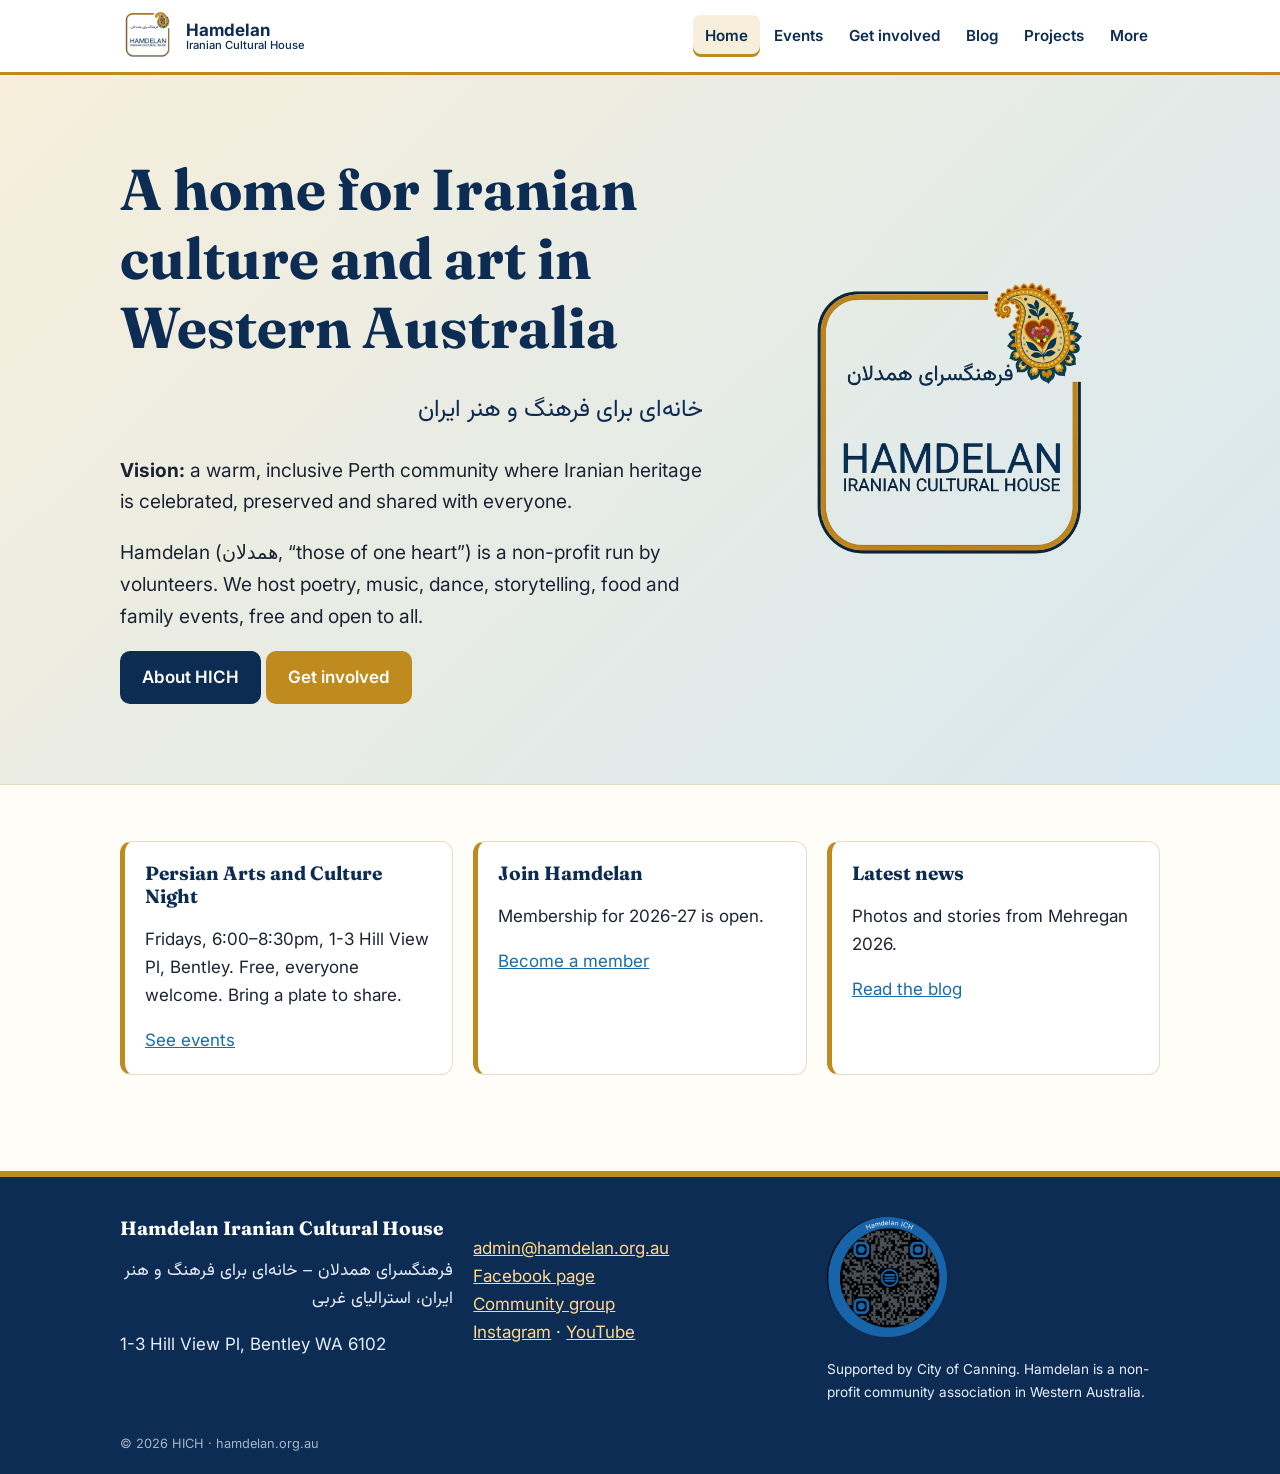
==== index.html @ 1c2f751b "first upload static page" ====
<!doctype html><html lang="en"><head><meta charset="utf-8"><meta name="viewport" content="width=device-width,initial-scale=1"><title>Home · Hamdelan Iranian Cultural House</title><meta name="description" content="Hamdelan Iranian Cultural House (HICH) – celebrating and preserving Iranian heritage in Western Australia."><link rel="icon" href="assets/favicon.png"><link rel="preconnect" href="https://fonts.googleapis.com"><link href="https://fonts.googleapis.com/css2?family=Fraunces:wght@600;700&family=Inter:wght@400;600;700&family=Vazirmatn:wght@400;600&display=swap" rel="stylesheet"><link rel="stylesheet" href="assets/style.css"></head><body data-page="index"><main id="main">
<div class="hero"><div class="wrap"><div><h1>A home for Iranian culture and art in Western Australia</h1><p class="fa" style="font-size:1.5rem;color:var(--navy)">خانه‌ای برای فرهنگ و هنر ایران</p>
<p class="lead"><b>Vision:</b> a warm, inclusive Perth community where Iranian heritage is celebrated, preserved and shared with everyone.</p>
<p class="lead">Hamdelan (همدلان, “those of one heart”) is a non-profit run by volunteers. We host poetry, music, dance, storytelling, food and family events, free and open to all.</p>
<a class="btn" href="more.html#about">About HICH</a> <a class="btn alt" href="get-involved.html">Get involved</a></div><img src="assets/logo.png" alt="Hamdelan Iranian Cultural House logo"></div></div>
<section><div class="wrap grid"><div class="card"><h3>Persian Arts and Culture Night</h3><p>Fridays, 6:00–8:30pm, 1-3 Hill View Pl, Bentley. Free, everyone welcome. Bring a plate to share.</p><a href="events.html">See events</a></div>
<div class="card"><h3>Join Hamdelan</h3><p>Membership for 2026-27 is open.</p><a href="get-involved.html">Become a member</a></div><div class="card"><h3>Latest news</h3><p>Photos and stories from Mehregan 2026.</p><a href="blog.html">Read the blog</a></div></div></section>
</main><script src="assets/site.js"></script></body></html>
---- assets/style.css ----
:root{--navy:#0d2c54;--gold:#bf8a1e;--sand:#f7efdb;--teal:#1b6ca8;--ink:#1c2433;--green:#2e8b4a;--grey:#b9bcc2;--bg:#fffdf8}
*{box-sizing:border-box}html{scroll-behavior:smooth}
body{margin:0;font:17px/1.65 "Inter",system-ui,sans-serif;color:var(--ink);background:var(--bg)}
h1,h2,h3{font-family:"Fraunces",Georgia,serif;color:var(--navy);line-height:1.2;margin:0 0 .5em}
h1{font-size:clamp(2.2rem,5vw,3.6rem)}h2{font-size:1.9rem}h3{font-size:1.2rem}
a{color:var(--teal)}.fa{font-family:"Vazirmatn",sans-serif;direction:rtl}
.wrap{max-width:1080px;margin:auto;padding:0 20px}
header{position:sticky;top:0;z-index:9;background:#fff;border-bottom:3px solid var(--gold)}
header .wrap{display:flex;align-items:center;gap:16px;min-height:72px}
.brand{display:flex;align-items:center;gap:10px;text-decoration:none;color:var(--navy);font-weight:700;line-height:1.1}
.brand img{width:56px;height:56px}.brand small{display:block;font-weight:500;font-size:.7rem}
nav{margin-left:auto;display:flex;flex-wrap:wrap;gap:2px}
nav a{padding:8px 12px;text-decoration:none;color:var(--navy);font-weight:600;font-size:.95rem;border-radius:8px}
nav a:hover,nav a.on{background:var(--sand);box-shadow:inset 0 -3px var(--gold)}
#mb{display:none;margin-left:auto;background:none;border:2px solid var(--navy);border-radius:8px;padding:6px 10px;font-size:1.1rem;color:var(--navy)}
@media(max-width:820px){#mb{display:block}nav{display:none;position:absolute;top:100%;left:0;right:0;background:#fff;flex-direction:column;padding:10px 20px;border-bottom:3px solid var(--gold)}nav.open{display:flex}}
.hero{background:linear-gradient(135deg,var(--sand),#d7e8f0);padding:80px 0;border-bottom:1px solid #e6dcc0}
.hero .wrap{display:grid;grid-template-columns:1.4fr 1fr;gap:40px;align-items:center}
.hero img{width:100%;max-width:340px;justify-self:center}@media(max-width:820px){.hero .wrap{grid-template-columns:1fr}}
.lead{font-size:1.2rem;max-width:60ch}
.btn{display:inline-block;background:var(--navy);color:#fff;padding:12px 22px;border-radius:10px;text-decoration:none;font-weight:600;border:0;cursor:pointer;font:inherit;font-weight:600}
.btn:hover{background:var(--teal)}.btn.alt{background:var(--gold)}
section{padding:56px 0}.alt-bg{background:var(--sand)}
.grid{display:grid;grid-template-columns:repeat(auto-fit,minmax(250px,1fr));gap:20px}
.card{background:#fff;border:1px solid #e4dcc6;border-left:5px solid var(--gold);border-radius:12px;padding:20px}
.ev{border-left-color:var(--grey);background:#f3f3f4}.ev.planned{border-left-color:var(--green);background:#eaf6ee}.ev.done{border-left-color:var(--navy);background:#e9eef6}
.tag{display:inline-block;font-size:.8rem;font-weight:700;padding:2px 10px;border-radius:99px;background:var(--grey);color:#222}.planned .tag{background:var(--green);color:#fff}.done .tag{background:var(--navy);color:#fff}
.bar{height:10px;border-radius:9px;background:#d9dbe0;overflow:hidden;margin:4px 0 10px}.bar i{display:block;height:100%;background:var(--grey);filter:brightness(.8)}.planned .bar i{background:var(--green);filter:none}
.lbl{font-size:.85rem;color:#556}
.chart{display:flex;align-items:flex-end;gap:14px;height:170px;border-bottom:2px solid var(--navy);padding:0 10px}.chart div{flex:1;display:flex;flex-direction:column;align-items:center;justify-content:flex-end;height:100%;font-size:.8rem}.chart b{display:block;width:100%;max-width:60px;background:var(--teal)}
.stats{display:grid;grid-template-columns:repeat(auto-fit,minmax(150px,1fr));gap:16px;text-align:center}.stats .card b{display:block;font:700 2rem "Fraunces",serif;color:var(--navy)}
form label{display:block;font-weight:600;margin:12px 0 4px}input,textarea,select{width:100%;padding:10px;border:1px solid #bbb;border-radius:8px;font:inherit}
footer{background:var(--navy);color:#e8eefb;padding:40px 0 20px;margin-top:40px;border-top:6px solid var(--gold)}footer a{color:#ffd98a}
footer .grid{align-items:start}footer img.q{width:120px;border-radius:50%;background:#fff}
.note{font-size:.85rem;background:#fff6d6;border:1px dashed var(--gold);padding:8px 12px;border-radius:8px}
:focus-visible{outline:3px solid var(--gold);outline-offset:2px}
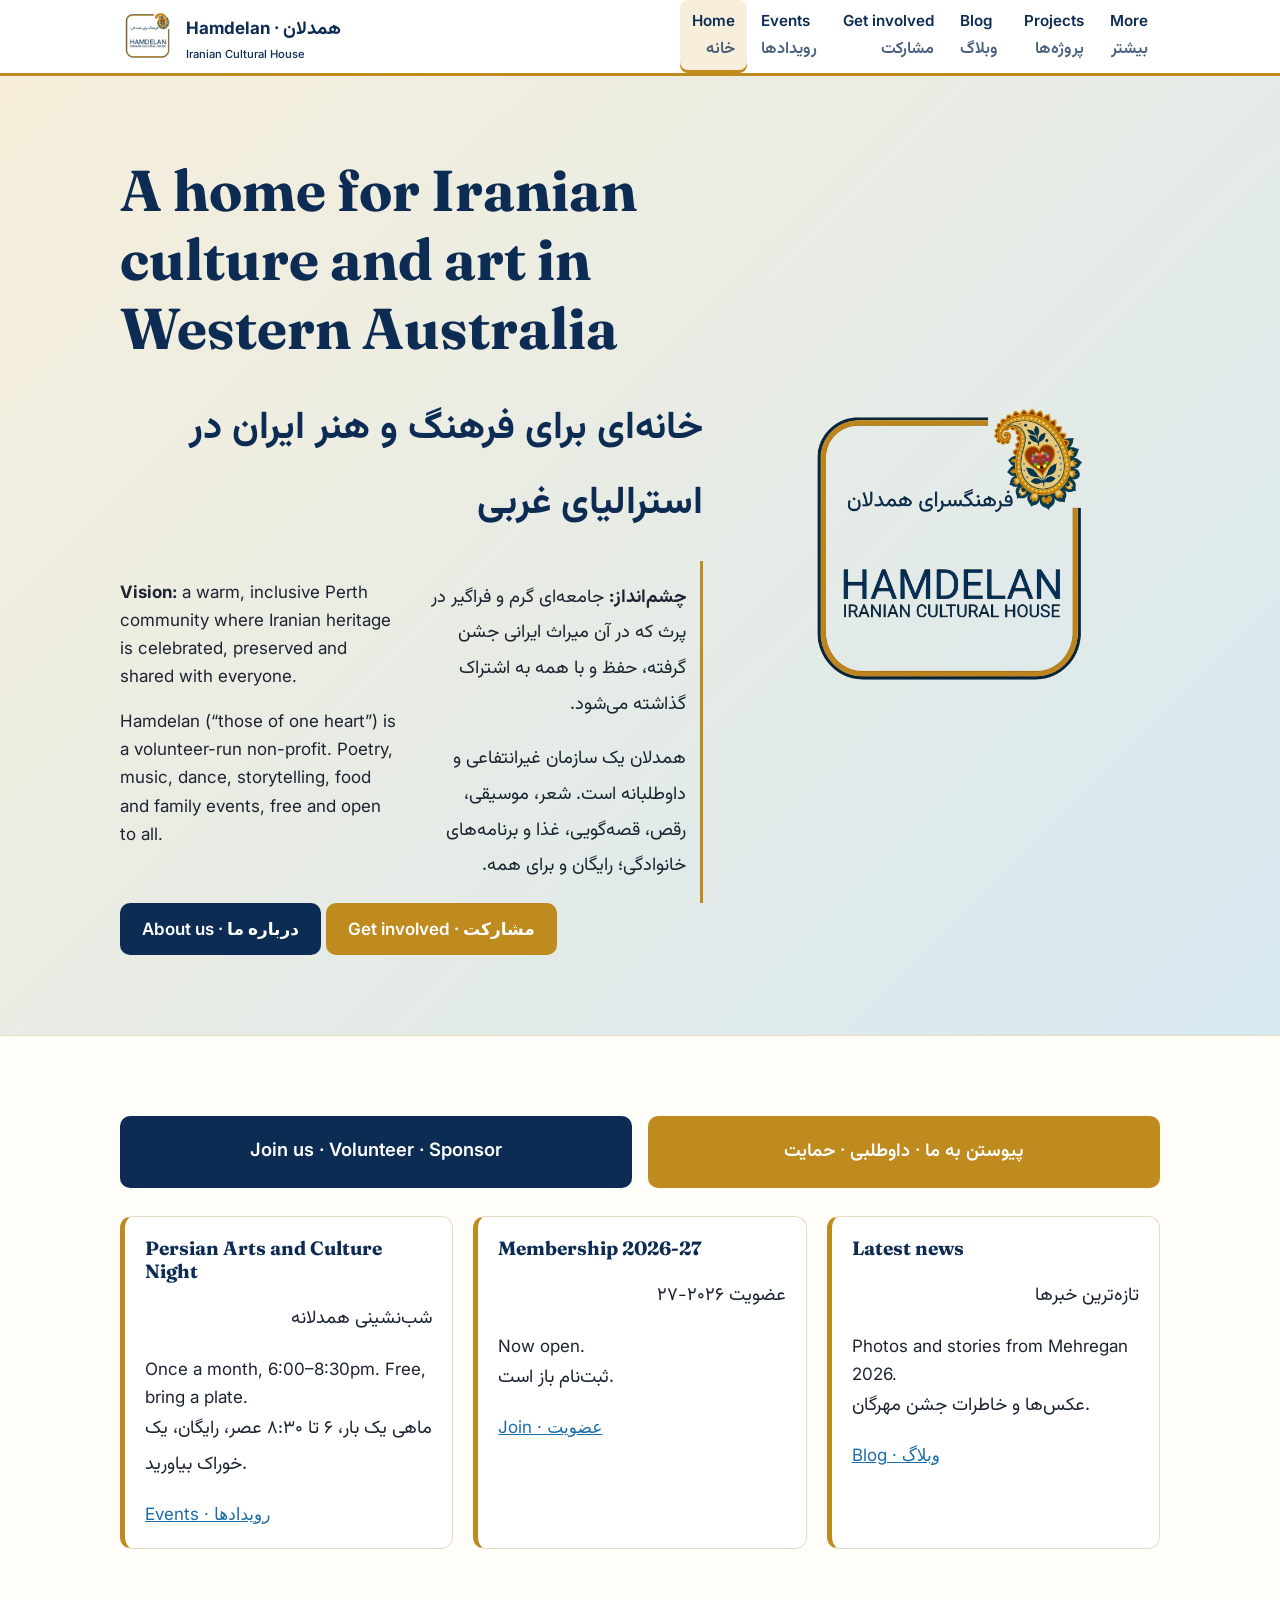
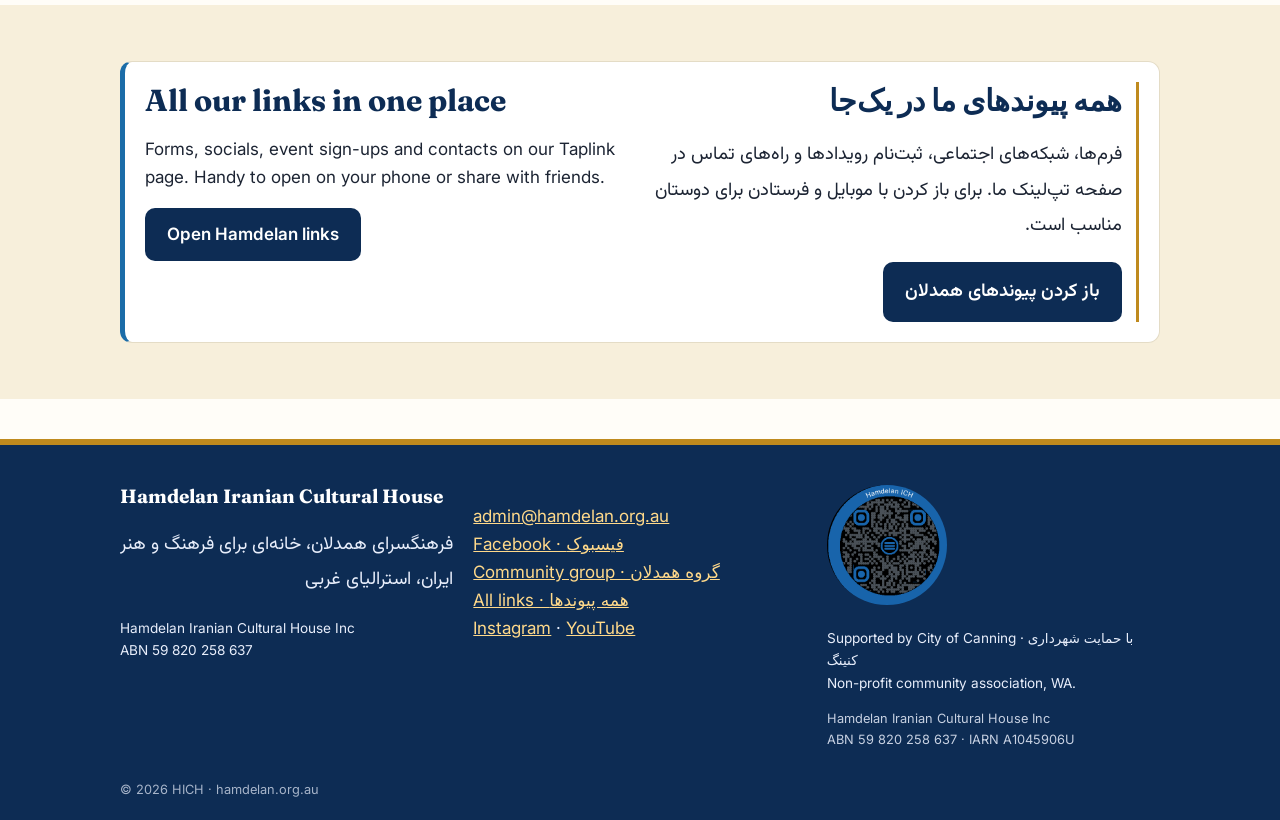
==== commit f1363d98: "rem some details" ====
--- a/index.html
+++ b/index.html
@@ -1,8 +1,11 @@
-<!doctype html><html lang="en"><head><meta charset="utf-8"><meta name="viewport" content="width=device-width,initial-scale=1"><title>Home · Hamdelan Iranian Cultural House</title><meta name="description" content="Hamdelan Iranian Cultural House (HICH) – celebrating and preserving Iranian heritage in Western Australia."><link rel="icon" href="assets/favicon.png"><link rel="preconnect" href="https://fonts.googleapis.com"><link href="https://fonts.googleapis.com/css2?family=Fraunces:wght@600;700&family=Inter:wght@400;600;700&family=Vazirmatn:wght@400;600&display=swap" rel="stylesheet"><link rel="stylesheet" href="assets/style.css"></head><body data-page="index"><main id="main">
-<div class="hero"><div class="wrap"><div><h1>A home for Iranian culture and art in Western Australia</h1><p class="fa" style="font-size:1.5rem;color:var(--navy)">خانه‌ای برای فرهنگ و هنر ایران</p>
-<p class="lead"><b>Vision:</b> a warm, inclusive Perth community where Iranian heritage is celebrated, preserved and shared with everyone.</p>
-<p class="lead">Hamdelan (همدلان, “those of one heart”) is a non-profit run by volunteers. We host poetry, music, dance, storytelling, food and family events, free and open to all.</p>
-<a class="btn" href="more.html#about">About HICH</a> <a class="btn alt" href="get-involved.html">Get involved</a></div><img src="assets/logo.png" alt="Hamdelan Iranian Cultural House logo"></div></div>
-<section><div class="wrap grid"><div class="card"><h3>Persian Arts and Culture Night</h3><p>Fridays, 6:00–8:30pm, 1-3 Hill View Pl, Bentley. Free, everyone welcome. Bring a plate to share.</p><a href="events.html">See events</a></div>
-<div class="card"><h3>Join Hamdelan</h3><p>Membership for 2026-27 is open.</p><a href="get-involved.html">Become a member</a></div><div class="card"><h3>Latest news</h3><p>Photos and stories from Mehregan 2026.</p><a href="blog.html">Read the blog</a></div></div></section>
+<!doctype html><html lang="en"><head><meta charset="utf-8"><meta name="viewport" content="width=device-width,initial-scale=1"><title>Home · Hamdelan Iranian Cultural House · فرهنگسرای همدلان</title><meta name="description" content="Hamdelan Iranian Cultural House (HICH): Iranian culture and art in Western Australia. فرهنگسرای همدلان"><link rel="icon" href="assets/favicon.png"><link rel="preconnect" href="https://fonts.googleapis.com"><link href="https://fonts.googleapis.com/css2?family=Fraunces:wght@600;700&family=Inter:wght@400;600;700&family=Vazirmatn:wght@400;600;700&display=swap" rel="stylesheet"><link rel="stylesheet" href="assets/style.css"></head><body data-page="index"><main id="main">
+<div class="hero"><div class="wrap"><div><h1>A home for Iranian culture and art in Western Australia</h1><h1 lang="fa" style="font-size:clamp(1.6rem,3.5vw,2.4rem)">خانه‌ای برای فرهنگ و هنر ایران در استرالیای غربی</h1>
+<div class="pair"><div lang="en"><p><b>Vision:</b> a warm, inclusive Perth community where Iranian heritage is celebrated, preserved and shared with everyone.</p><p>Hamdelan (“those of one heart”) is a volunteer-run non-profit. Poetry, music, dance, storytelling, food and family events, free and open to all.</p></div>
+<div lang="fa"><p><b>چشم‌انداز:</b> جامعه‌ای گرم و فراگیر در پرث که در آن میراث ایرانی جشن گرفته، حفظ و با همه به اشتراک گذاشته می‌شود.</p><p>همدلان یک سازمان غیرانتفاعی و داوطلبانه است. شعر، موسیقی، رقص، قصه‌گویی، غذا و برنامه‌های خانوادگی؛ رایگان و برای همه.</p></div></div>
+<a class="btn" href="more.html#about">About us · درباره ما</a> <a class="btn alt" href="get-involved.html">Get involved · مشارکت</a></div><img src="assets/logo.png" alt="Hamdelan Iranian Cultural House logo"></div></div>
+<section><div class="wrap"><div class="big"><a class="btn" href="get-involved.html">Join us · Volunteer · Sponsor</a><a class="btn alt" lang="fa" href="get-involved.html">پیوستن به ما · داوطلبی · حمایت</a></div>
+<div class="grid" style="margin-top:28px"><div class="card"><h3>Persian Arts and Culture Night</h3><p lang="fa">شب‌نشینی همدلانه</p><p>Once a month, 6:00–8:30pm. Free, bring a plate.<br><span lang="fa">ماهی یک بار، ۶ تا ۸:۳۰ عصر، رایگان، یک خوراک بیاورید.</span></p><a href="events.html">Events · رویدادها</a></div>
+<div class="card"><h3>Membership 2026-27</h3><p lang="fa">عضویت ۲۰۲۶-۲۷</p><p>Now open.<br><span lang="fa">ثبت‌نام باز است.</span></p><a href="get-involved.html">Join · عضویت</a></div>
+<div class="card"><h3>Latest news</h3><p lang="fa">تازه‌ترین خبرها</p><p>Photos and stories from Mehregan 2026.<br><span lang="fa">عکس‌ها و خاطرات جشن مهرگان.</span></p><a href="blog.html">Blog · وبلاگ</a></div></div></div></section>
+<section class="alt-bg"><div class="wrap"><div class="card pair" style="border-left-color:var(--teal)"><div lang="en"><h2>All our links in one place</h2><p>Forms, socials, event sign-ups and contacts on our Taplink page. Handy to open on your phone or share with friends.</p><a class="btn" href="https://hamdelan.taplink.site/" target="_blank" rel="noopener">Open Hamdelan links</a></div><div lang="fa"><h2>همه پیوندهای ما در یک‌جا</h2><p>فرم‌ها، شبکه‌های اجتماعی، ثبت‌نام رویدادها و راه‌های تماس در صفحه تپ‌لینک ما. برای باز کردن با موبایل و فرستادن برای دوستان مناسب است.</p><a class="btn" href="https://hamdelan.taplink.site/" target="_blank" rel="noopener">باز کردن پیوندهای همدلان</a></div></div></div></section>
 </main><script src="assets/site.js"></script></body></html>
--- a/assets/style.css
+++ b/assets/style.css
@@ -34,3 +34,14 @@
 footer .grid{align-items:start}footer img.q{width:120px;border-radius:50%;background:#fff}
 .note{font-size:.85rem;background:#fff6d6;border:1px dashed var(--gold);padding:8px 12px;border-radius:8px}
 :focus-visible{outline:3px solid var(--gold);outline-offset:2px}
+[lang=fa]{font-family:"Vazirmatn",sans-serif;direction:rtl;text-align:right;font-size:1.08em;line-height:1.95}
+.pair{display:grid;grid-template-columns:1fr 1fr;gap:24px}@media(max-width:700px){.pair{grid-template-columns:1fr}}
+.pair>[lang=fa]{border-right:3px solid var(--gold);padding-right:14px}
+.bi h1,.bi h2,.bi h3{display:flex;justify-content:space-between;gap:12px;flex-wrap:wrap}.bi [lang=fa]{font-family:"Vazirmatn";font-weight:700}
+nav a small{display:block;font:600 .72rem "Vazirmatn";opacity:.75;text-align:center}
+.chips{display:flex;gap:8px;flex-wrap:wrap;margin:16px 0}.chips button,.tg button{border:2px solid var(--navy);background:#fff;color:var(--navy);border-radius:99px;padding:4px 14px;font:600 .9rem Inter;cursor:pointer}.chips .on,.tg .on{background:var(--navy);color:#fff}
+.tg{display:flex;gap:6px;margin:6px 0}.tg button{padding:2px 10px;font-size:.8rem}
+.only-en [lang=fa],.only-fa [lang=en]{display:none}.only-en .pair,.only-fa .pair{grid-template-columns:1fr}
+.big{display:grid;grid-template-columns:1fr 1fr;gap:16px;margin-top:24px}.big a{text-align:center;padding:18px;font-size:1.15rem}@media(max-width:600px){.big{grid-template-columns:1fr}}
+.jal{font-size:.85rem;color:#556}
+#mailpick{border:3px solid var(--gold);border-radius:14px;max-width:420px;padding:24px}#mailpick::backdrop{background:#0d2c5488}#mailpick .btn{display:block;margin:8px 0;text-align:center}#mailpick #cp,#mailpick #cl{display:inline-block}
